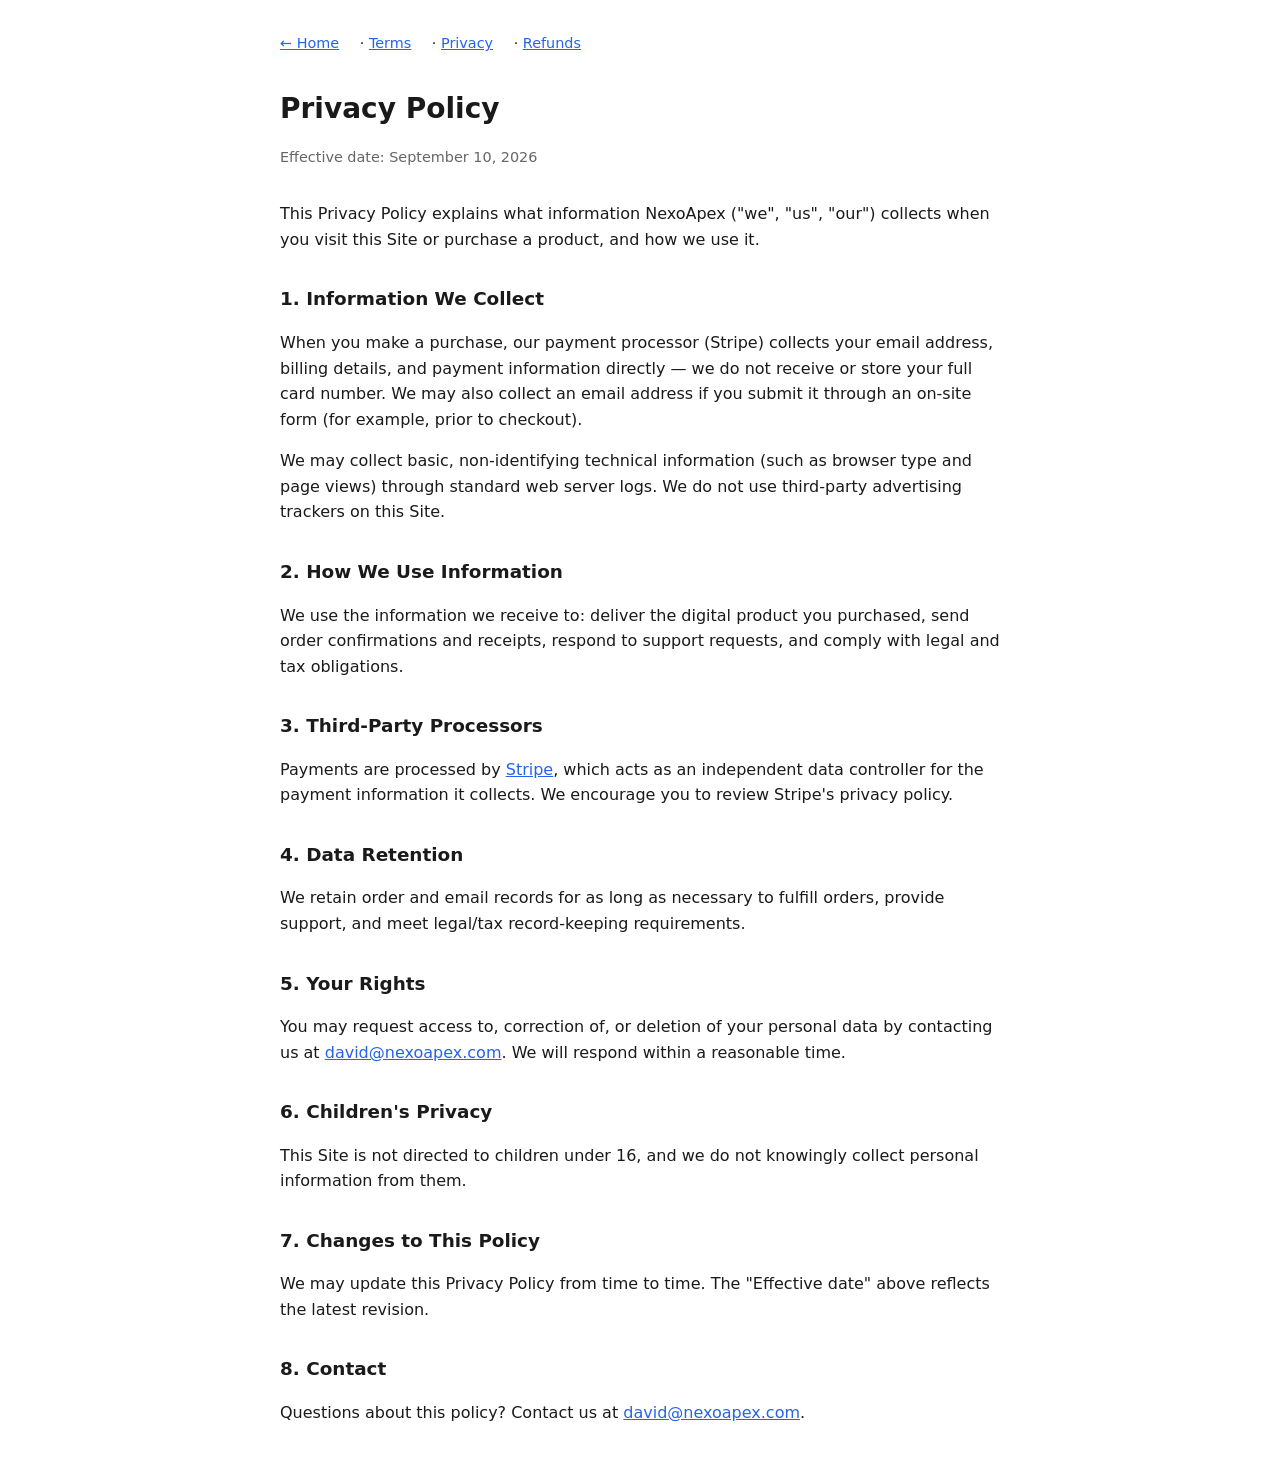
==== site/legal/privacy.html @ 3315a5b4 "Fold in legal/terms.html (cf) and initial content pack (96)" ====
<!doctype html>
<html lang="en">
<head>
<meta charset="utf-8">
<meta name="viewport" content="width=device-width, initial-scale=1">
<title>Privacy Policy — [Product Name]</title>
<link rel="stylesheet" href="../styles.css">
<style>
  body{max-width:720px;margin:0 auto;padding:2rem 1.25rem;font-family:system-ui,-apple-system,Segoe UI,Roboto,sans-serif;line-height:1.6;color:#1a1a1a}
  h1{font-size:1.75rem;margin-bottom:.25rem}
  h2{font-size:1.15rem;margin-top:2rem}
  .meta{color:#666;font-size:.9rem;margin-bottom:2rem}
  a{color:#2563eb}
  nav.legal-nav{margin-bottom:2rem;font-size:.9rem}
  nav.legal-nav a{margin-right:1rem}
</style>
</head>
<body class="legal-page">
<nav class="legal-nav"><a href="../index.html">← Home</a> · <a href="terms.html">Terms</a> · <a href="privacy.html">Privacy</a> · <a href="refund.html">Refunds</a></nav>

<h1>Privacy Policy</h1>
<p class="meta">Effective date: September 10, 2026</p>

<p>This Privacy Policy explains what information NexoApex ("we", "us", "our") collects when you visit this Site or purchase a product, and how we use it.</p>

<h2>1. Information We Collect</h2>
<p>When you make a purchase, our payment processor (Stripe) collects your email address, billing details, and payment information directly — we do not receive or store your full card number. We may also collect an email address if you submit it through an on-site form (for example, prior to checkout).</p>
<p>We may collect basic, non-identifying technical information (such as browser type and page views) through standard web server logs. We do not use third-party advertising trackers on this Site.</p>

<h2>2. How We Use Information</h2>
<p>We use the information we receive to: deliver the digital product you purchased, send order confirmations and receipts, respond to support requests, and comply with legal and tax obligations.</p>

<h2>3. Third-Party Processors</h2>
<p>Payments are processed by <a href="https://stripe.com/privacy" target="_blank" rel="noopener">Stripe</a>, which acts as an independent data controller for the payment information it collects. We encourage you to review Stripe's privacy policy.</p>

<h2>4. Data Retention</h2>
<p>We retain order and email records for as long as necessary to fulfill orders, provide support, and meet legal/tax record-keeping requirements.</p>

<h2>5. Your Rights</h2>
<p>You may request access to, correction of, or deletion of your personal data by contacting us at <a href="mailto:david@nexoapex.com">david@nexoapex.com</a>. We will respond within a reasonable time.</p>

<h2>6. Children's Privacy</h2>
<p>This Site is not directed to children under 16, and we do not knowingly collect personal information from them.</p>

<h2>7. Changes to This Policy</h2>
<p>We may update this Privacy Policy from time to time. The "Effective date" above reflects the latest revision.</p>

<h2>8. Contact</h2>
<p>Questions about this policy? Contact us at <a href="mailto:david@nexoapex.com">david@nexoapex.com</a>.</p>

</body>
</html>
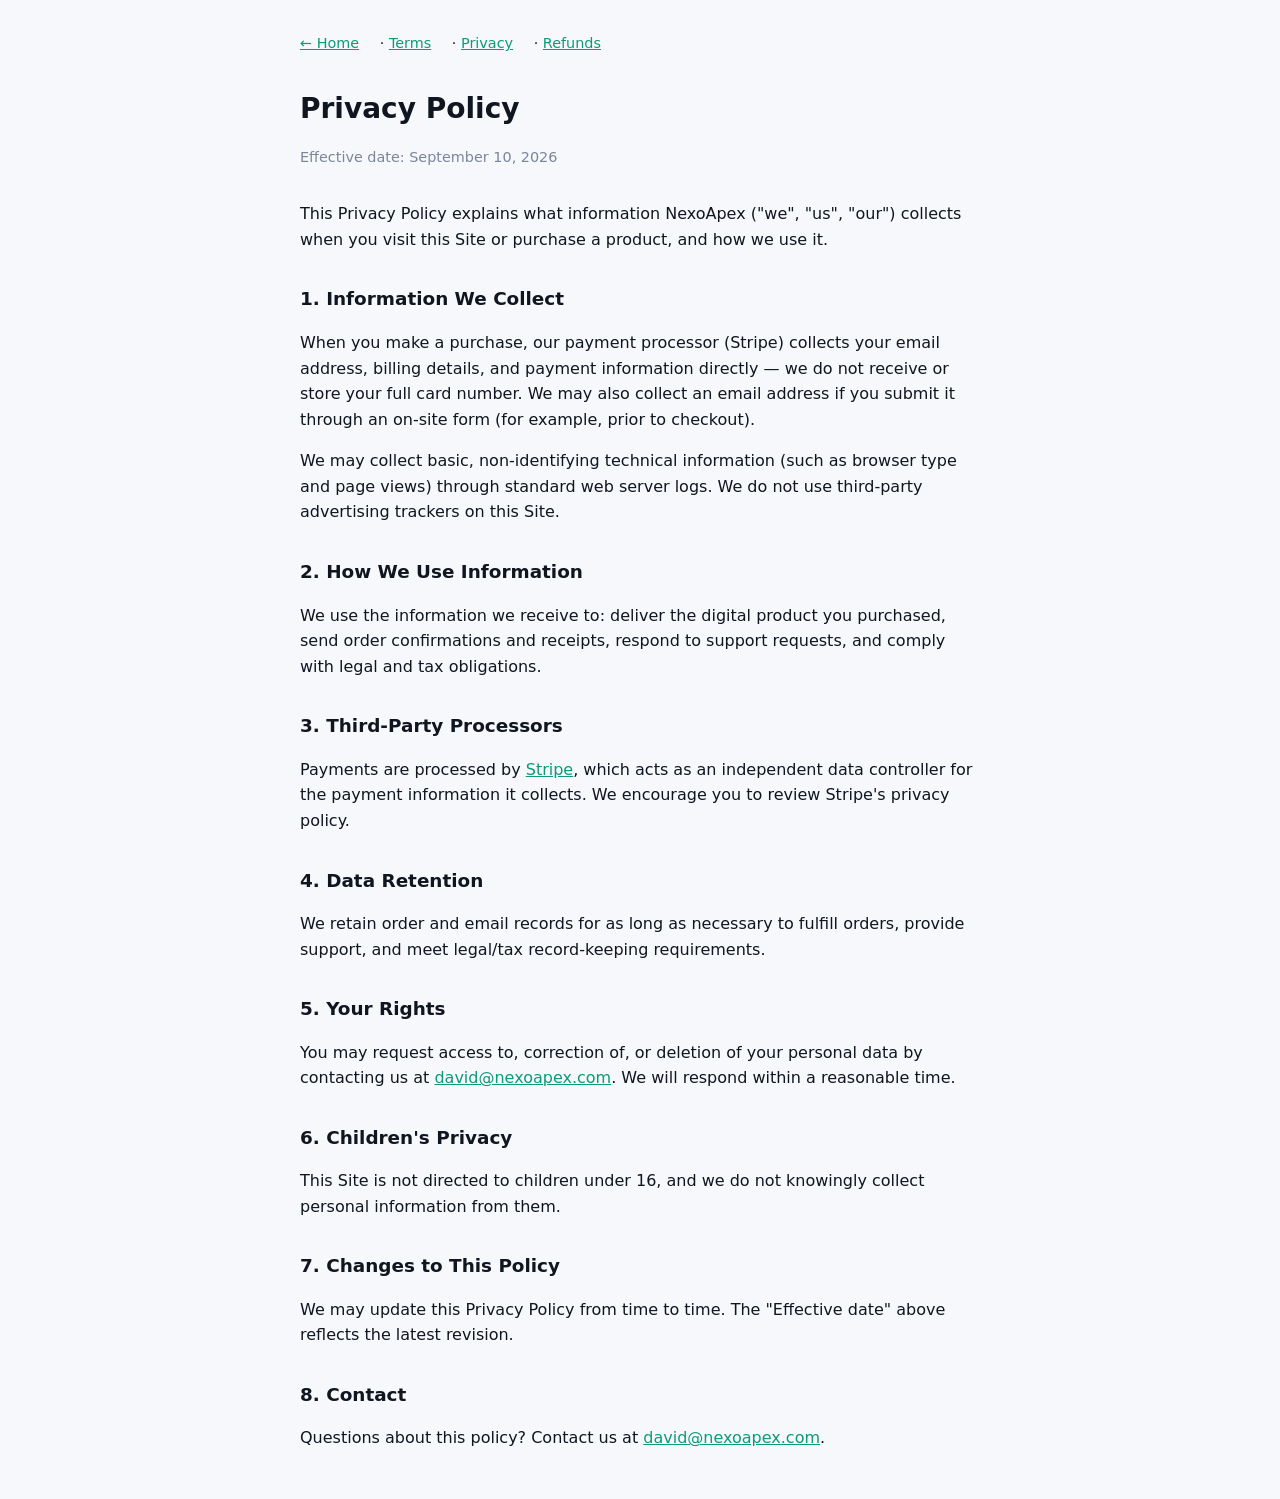
==== commit 973da3ec: "Fix legal pages overriding dark-mode theme with hardcoded light colors (cf QA)" ====
--- a/site/legal/privacy.html
+++ b/site/legal/privacy.html
@@ -3,14 +3,13 @@
 <head>
 <meta charset="utf-8">
 <meta name="viewport" content="width=device-width, initial-scale=1">
-<title>Privacy Policy — [Product Name]</title>
+<title>Privacy Policy — Skillpack</title>
 <link rel="stylesheet" href="../styles.css">
 <style>
-  body{max-width:720px;margin:0 auto;padding:2rem 1.25rem;font-family:system-ui,-apple-system,Segoe UI,Roboto,sans-serif;line-height:1.6;color:#1a1a1a}
+  body{max-width:720px;margin:0 auto;padding:2rem 1.25rem;font-family:system-ui,-apple-system,Segoe UI,Roboto,sans-serif;line-height:1.6;color:var(--text,#1a1a1a)}
   h1{font-size:1.75rem;margin-bottom:.25rem}
   h2{font-size:1.15rem;margin-top:2rem}
-  .meta{color:#666;font-size:.9rem;margin-bottom:2rem}
-  a{color:#2563eb}
+  .meta{color:var(--text-faint,#666);font-size:.9rem;margin-bottom:2rem}
   nav.legal-nav{margin-bottom:2rem;font-size:.9rem}
   nav.legal-nav a{margin-right:1rem}
 </style>
--- a/site/styles.css
+++ b/site/styles.css
@@ -0,0 +1,514 @@
+/* Skillpack — dark-mode-first, system fonts only, no external deps */
+
+:root {
+  --bg: #0a0e14;
+  --bg-elevated: #10161f;
+  --border: #232b38;
+  --text: #e8edf5;
+  --text-muted: #8b97a8;
+  --text-faint: #5c6779;
+  --accent: #22d3aa;
+  --accent-contrast: #04120e;
+  --code-bg: #0d1219;
+  --shadow: 0 8px 30px rgba(0, 0, 0, 0.35);
+  --radius: 12px;
+  --radius-lg: 20px;
+  --font: -apple-system, BlinkMacSystemFont, "Segoe UI", Roboto, Helvetica, Arial, sans-serif;
+  --font-mono: ui-monospace, SFMono-Regular, Menlo, Consolas, monospace;
+}
+
+@media (prefers-color-scheme: light) {
+  :root {
+    --bg: #f6f8fb;
+    --bg-elevated: #ffffff;
+    --border: #dde3ec;
+    --text: #10161f;
+    --text-muted: #4b5567;
+    --text-faint: #7b869a;
+    --accent: #0d9a78;
+    --accent-contrast: #ffffff;
+    --code-bg: #0e1420;
+    --shadow: 0 8px 30px rgba(16, 22, 31, 0.08);
+  }
+}
+
+* {
+  box-sizing: border-box;
+}
+
+body {
+  margin: 0;
+  background: var(--bg);
+  color: var(--text);
+  font-family: var(--font);
+  line-height: 1.55;
+  -webkit-font-smoothing: antialiased;
+}
+
+img,
+svg {
+  max-width: 100%;
+  display: block;
+}
+
+a {
+  color: var(--accent);
+}
+
+:focus-visible {
+  outline: 2px solid var(--accent);
+  outline-offset: 2px;
+}
+
+.container {
+  width: 100%;
+  max-width: 1080px;
+  margin: 0 auto;
+  padding-inline: 20px;
+}
+
+/* Top bar */
+
+.topbar {
+  border-bottom: 1px solid var(--border);
+  padding-block: 16px;
+}
+
+.topbar .container {
+  display: flex;
+  align-items: center;
+  justify-content: space-between;
+}
+
+.brand {
+  font-weight: 700;
+  font-size: 15px;
+  letter-spacing: -0.01em;
+  color: var(--text);
+  text-decoration: none;
+}
+
+.topbar nav a {
+  font-size: 14px;
+  color: var(--text-muted);
+  text-decoration: none;
+  margin-left: 20px;
+}
+
+.topbar nav a:hover {
+  color: var(--text);
+}
+
+/* Hero */
+
+.hero {
+  padding-block: 64px 48px;
+  text-align: center;
+}
+
+.hero .container {
+  max-width: 720px;
+}
+
+.hero .eyebrow {
+  display: inline-flex;
+  align-items: center;
+  gap: 6px;
+  font-size: 13px;
+  font-weight: 600;
+  letter-spacing: 0.02em;
+  color: var(--accent);
+  background: rgba(34, 211, 170, 0.1);
+  border: 1px solid rgba(34, 211, 170, 0.25);
+  padding: 6px 14px;
+  border-radius: 999px;
+  margin-bottom: 20px;
+}
+
+.hero h1 {
+  font-size: clamp(28px, 6vw, 44px);
+  line-height: 1.15;
+  letter-spacing: -0.02em;
+  margin: 0 0 16px;
+}
+
+.hero p.lead {
+  font-size: clamp(16px, 2.6vw, 19px);
+  color: var(--text-muted);
+  margin: 0 0 32px;
+}
+
+.hero-actions {
+  display: flex;
+  flex-wrap: wrap;
+  gap: 12px;
+  justify-content: center;
+  margin-bottom: 20px;
+}
+
+.trust-note {
+  font-size: 13px;
+  color: var(--text-faint);
+}
+
+/* Buttons */
+
+.btn-primary,
+.btn-secondary {
+  display: inline-flex;
+  align-items: center;
+  justify-content: center;
+  gap: 8px;
+  font-family: inherit;
+  font-size: 15px;
+  font-weight: 600;
+  padding: 13px 24px;
+  border-radius: 10px;
+  border: 1px solid transparent;
+  cursor: pointer;
+  text-decoration: none;
+  transition: transform 0.15s ease, filter 0.15s ease, background 0.15s ease;
+  min-height: 48px;
+}
+
+.btn-primary {
+  background: var(--accent);
+  color: var(--accent-contrast);
+}
+
+.btn-primary:hover {
+  filter: brightness(1.08);
+  transform: translateY(-1px);
+}
+
+.btn-primary:active {
+  transform: translateY(0);
+}
+
+.btn-secondary {
+  background: transparent;
+  color: var(--text);
+  border-color: var(--border);
+}
+
+.btn-secondary:hover {
+  border-color: var(--text-faint);
+  transform: translateY(-1px);
+}
+
+/* Features */
+
+.features {
+  display: grid;
+  grid-template-columns: repeat(3, 1fr);
+  gap: 20px;
+  padding-block: 16px 8px;
+}
+
+.features .feature-card {
+  background: var(--bg-elevated);
+  border: 1px solid var(--border);
+  border-radius: var(--radius);
+  padding: 24px;
+}
+
+.features .feature-card .count {
+  display: inline-block;
+  font-size: 13px;
+  font-weight: 700;
+  color: var(--accent);
+  margin-bottom: 10px;
+}
+
+.features .feature-card h3 {
+  font-size: 16px;
+  margin: 0 0 8px;
+}
+
+.features .feature-card p {
+  font-size: 14px;
+  color: var(--text-muted);
+  margin: 0;
+}
+
+.bonus-note {
+  text-align: center;
+  font-size: 14px;
+  color: var(--text-faint);
+  padding-block: 20px 48px;
+}
+
+@media (max-width: 720px) {
+  .features {
+    grid-template-columns: 1fr;
+  }
+}
+
+/* Sample */
+
+.sample {
+  padding-block: 8px 56px;
+}
+
+.sample h2 {
+  text-align: center;
+  font-size: clamp(20px, 3.6vw, 26px);
+  margin-bottom: 6px;
+}
+
+.sample p.sample-sub {
+  text-align: center;
+  color: var(--text-muted);
+  font-size: 14px;
+  margin: 0 0 24px;
+}
+
+.sample pre {
+  max-width: 720px;
+  margin: 0 auto;
+  background: var(--code-bg);
+  border: 1px solid var(--border);
+  border-radius: var(--radius);
+  padding: 20px;
+  overflow-x: auto;
+  font-family: var(--font-mono);
+  font-size: 13px;
+  line-height: 1.6;
+  color: var(--text-muted);
+}
+
+.sample code {
+  white-space: pre-wrap;
+}
+
+/* Pricing */
+
+.pricing {
+  padding-block: 16px 56px;
+}
+
+.pricing h2 {
+  text-align: center;
+  font-size: clamp(22px, 4vw, 28px);
+  margin-bottom: 28px;
+}
+
+.pricing .plan {
+  max-width: 420px;
+  margin: 0 auto;
+  background: var(--bg-elevated);
+  border: 1px solid var(--border);
+  border-radius: var(--radius-lg);
+  padding: 32px 28px;
+  text-align: center;
+  box-shadow: var(--shadow);
+}
+
+.pricing .plan-name {
+  font-size: 13px;
+  font-weight: 700;
+  letter-spacing: 0.04em;
+  text-transform: uppercase;
+  color: var(--accent);
+  margin-bottom: 12px;
+}
+
+.pricing .price {
+  font-size: 40px;
+  font-weight: 700;
+  margin: 0 0 4px;
+}
+
+.pricing .price small {
+  font-size: 14px;
+  font-weight: 500;
+  color: var(--text-faint);
+}
+
+.pricing ul {
+  list-style: none;
+  padding: 0;
+  margin: 24px 0 28px;
+  font-size: 14px;
+  color: var(--text-muted);
+  text-align: left;
+}
+
+.pricing li {
+  padding: 8px 0;
+  border-top: 1px solid var(--border);
+}
+
+.pricing li:first-child {
+  border-top: none;
+}
+
+.pricing .btn-primary {
+  width: 100%;
+}
+
+/* FAQ */
+
+.faq {
+  max-width: 720px;
+  margin: 0 auto;
+  padding-block: 8px 64px;
+}
+
+.faq h2 {
+  text-align: center;
+  font-size: clamp(22px, 4vw, 28px);
+  margin-bottom: 28px;
+}
+
+.faq details {
+  background: var(--bg-elevated);
+  border: 1px solid var(--border);
+  border-radius: var(--radius);
+  padding: 4px 20px;
+  margin-bottom: 10px;
+}
+
+.faq summary {
+  cursor: pointer;
+  padding: 16px 0;
+  font-weight: 600;
+  font-size: 15px;
+  list-style: none;
+  display: flex;
+  justify-content: space-between;
+  align-items: center;
+  gap: 12px;
+}
+
+.faq summary::-webkit-details-marker {
+  display: none;
+}
+
+.faq summary::after {
+  content: "+";
+  font-size: 20px;
+  font-weight: 400;
+  color: var(--text-faint);
+  flex-shrink: 0;
+  transition: transform 0.15s ease;
+}
+
+.faq details[open] summary::after {
+  transform: rotate(45deg);
+}
+
+.faq details[open] summary {
+  border-bottom: 1px solid var(--border);
+}
+
+.faq p {
+  color: var(--text-muted);
+  font-size: 14px;
+  margin: 0;
+  padding: 14px 0 18px;
+}
+
+/* Footer */
+
+footer {
+  border-top: 1px solid var(--border);
+  padding-block: 28px;
+}
+
+footer .container {
+  display: flex;
+  flex-wrap: wrap;
+  align-items: center;
+  justify-content: space-between;
+  gap: 12px;
+}
+
+footer .footer-brand {
+  font-size: 13px;
+  color: var(--text-faint);
+}
+
+footer .footer-links {
+  display: flex;
+  flex-wrap: wrap;
+  gap: 18px;
+  list-style: none;
+  margin: 0;
+  padding: 0;
+}
+
+footer .footer-links a {
+  font-size: 13px;
+  color: var(--text-muted);
+  text-decoration: none;
+}
+
+footer .footer-links a:hover {
+  color: var(--text);
+  text-decoration: underline;
+}
+
+/* Thanks page */
+
+.thanks {
+  min-height: 60vh;
+  display: flex;
+  align-items: center;
+  justify-content: center;
+  text-align: center;
+  padding-block: 48px;
+}
+
+.thanks .container {
+  max-width: 520px;
+}
+
+.thanks .check {
+  width: 48px;
+  height: 48px;
+  margin: 0 auto 20px;
+  color: var(--accent);
+}
+
+.thanks h1 {
+  font-size: clamp(24px, 5vw, 32px);
+  margin: 0 0 12px;
+}
+
+.thanks p {
+  color: var(--text-muted);
+  margin: 0 0 28px;
+}
+
+/* Small screens down to ~400px */
+
+@media (max-width: 480px) {
+  .container {
+    padding-inline: 16px;
+  }
+
+  .hero {
+    padding-block: 44px 32px;
+  }
+
+  .hero-actions {
+    flex-direction: column;
+    align-items: stretch;
+  }
+
+  .hero-actions .btn-primary,
+  .hero-actions .btn-secondary {
+    width: 100%;
+  }
+
+  .pricing .plan {
+    padding: 24px 20px;
+  }
+
+  footer .container {
+    flex-direction: column;
+    align-items: flex-start;
+    text-align: left;
+  }
+}
